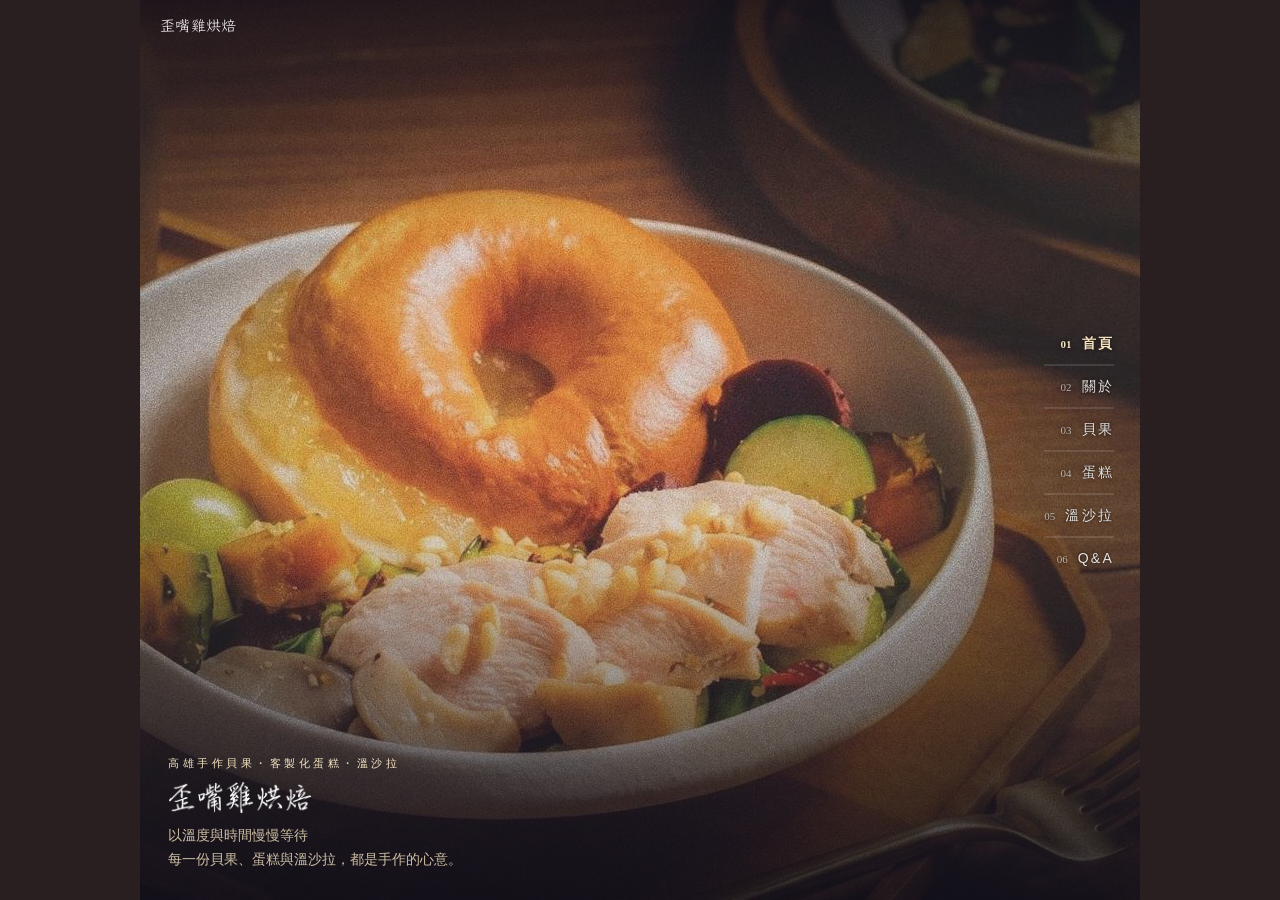
==== index.html @ 971faf9f "桌機版面撐寬至 1000px，並更新首頁背景全景照 首頁 .frame 與子頁的 header/main/背景/側邊導覽原本各自寫死不同的寬度限制 （首頁 480px、子頁其實沒有上限），導致桌機瀏覽" ====
<!DOCTYPE html>
<html lang="zh-Hant">
<head>
<meta charset="UTF-8">
<meta name="viewport" content="width=device-width, initial-scale=1, viewport-fit=cover">
<meta name="view-transition" content="same-origin">
<!-- theme-color 取自底圖上下緣疊完 scrim 後的實色（上 ≈#312425、下 ≈#1F171C），
     讓 iOS Safari 狀態列／工具列的色塊與底圖銜接，視覺上等於滿版 -->
<meta name="theme-color" content="#2A1F20">
<meta name="format-detection" content="telephone=no">
<meta name="description" content="歪嘴雞烘焙｜高雄鳳山手工烘焙坊，主打職人手作貝果、客製化蛋糕與季節溫沙拉，門市位於鳳山區自立街，提供 LINE 官方帳號預約與宅配到府服務。">
<meta name="robots" content="index, follow">
<link rel="canonical" href="https://yjg-bakery.com/">
<!-- 加入主畫面後以全螢幕開啟，內容延伸至狀態列下方（配合 viewport-fit=cover 與 safe-area padding） -->
<meta name="mobile-web-app-capable" content="yes">
<meta name="apple-mobile-web-app-capable" content="yes">
<meta name="apple-mobile-web-app-status-bar-style" content="black-translucent">
<meta name="apple-mobile-web-app-title" content="歪嘴雞烘焙">
<title>歪嘴雞烘焙｜高雄鳳山手工烘焙坊・手作貝果、客製蛋糕、季節溫沙拉</title>
<link rel="manifest" href="/manifest.json">
<link rel="icon" href="assets/img/favicon.svg" type="image/svg+xml">
<link rel="preload" as="image" href="assets/img/home-bg.jpg">
<link rel="preload" as="image" href="assets/img/brand-title.webp">
<meta property="og:type" content="website">
<meta property="og:site_name" content="歪嘴雞烘焙">
<meta property="og:locale" content="zh_TW">
<meta property="og:title" content="歪嘴雞烘焙｜高雄鳳山手工烘焙坊・手作貝果、客製蛋糕、季節溫沙拉">
<meta property="og:description" content="高雄鳳山手工烘焙坊，主打職人手作貝果、客製化蛋糕與季節溫沙拉，門市位於鳳山區自立街，提供 LINE 官方帳號預約與宅配到府服務。">
<meta property="og:url" content="https://yjg-bakery.com/">
<meta property="og:image" content="https://yjg-bakery.com/assets/img/og-cover.jpg">
<meta property="og:image:width" content="704">
<meta property="og:image:height" content="369">
<meta property="og:image:alt" content="歪嘴雞烘焙 手作貝果與季節溫沙拉料理照">
<meta name="twitter:card" content="summary_large_image">
<meta name="twitter:title" content="歪嘴雞烘焙｜高雄鳳山手工烘焙坊・手作貝果、客製蛋糕、季節溫沙拉">
<meta name="twitter:description" content="高雄鳳山手工烘焙坊，主打職人手作貝果、客製化蛋糕與季節溫沙拉，提供 LINE 官方帳號預約與宅配到府服務。">
<meta name="twitter:image" content="https://yjg-bakery.com/assets/img/og-cover.jpg">
<script type="application/ld+json">
{
  "@context": "https://schema.org",
  "@type": "Bakery",
  "name": "歪嘴雞烘焙",
  "url": "https://yjg-bakery.com/",
  "image": "https://yjg-bakery.com/assets/img/home-bg.jpg",
  "address": {
    "@type": "PostalAddress",
    "streetAddress": "自立街85號",
    "addressLocality": "鳳山區",
    "addressRegion": "高雄市",
    "addressCountry": "TW"
  },
  "sameAs": ["https://line.me/R/ti/p/@292xswnp"],
  "servesCuisine": ["貝果", "蛋糕", "沙拉"],
  "priceRange": "$$"
}
</script>
<style>
  @font-face{
    font-family:"Brand LXGW WenKai TC Light";
    font-weight:300;
    font-style:normal;
    font-display:swap;
    /* 已子集化「歪嘴雞烘焙」5 字，自架內嵌，避免額外請求 */
    src:url([data-uri]) format("woff2");
    unicode-range:U+5634,U+6B6A,U+70D8,U+7119,U+96DE;
  }
  :root{
    --font-brand:"Brand LXGW WenKai TC Light","Songti TC","Noto Serif TC","STSong","PMingLiU",serif;
    --ink:#fff;
    --ink-dim:rgba(255,255,255,.78);
    --ink-soft:rgba(255,255,255,.88);
    --safe-b:env(safe-area-inset-bottom, 0px);
    --safe-t:env(safe-area-inset-top, 0px);
  }
  *{box-sizing:border-box;margin:0;padding:0;-webkit-tap-highlight-color:transparent;}
  html,body{
    height:100%;
    /* 與 theme-color 同色：橡皮筋回彈或瀏覽器取樣邊緣色時都不會露出冷色底 */
    background:#2A1F20;
    /* 關閉橡皮筋回彈，避免下拉時把底圖之外的底色扯進畫面 */
    overscroll-behavior:none;
  }
  body{
    font-family:-apple-system,BlinkMacSystemFont,"Segoe UI",Roboto,"Noto Sans TC","PingFang TC","Microsoft JhengHei",sans-serif;
    color:var(--ink);
    overflow-x:hidden;
  }

  /* 桌面寬螢幕限制版面最大寬度為 1000px（與子頁 header/main 的寬度上限一致），
     避免底圖被 cover 裁切放大成誇張的全螢幕特寫；超出寬度的兩側露出品牌底色。
     只設上限、沒設下限，手機螢幕寬度本來就遠小於 1000px，畫面不受影響 */
  .frame{
    position:relative;
    max-width:1000px;
    margin:0 auto;
    min-height:100dvh;
    overflow:hidden;
  }

  .hero{
    position:relative;
    min-height:100dvh;
    display:flex;
    flex-direction:column;
    justify-content:space-between;
  }
  /* 底圖與文字可讀性遮罩：position:fixed 貼齊視窗，高度用 100vh／100lvh。
     iOS Safari 的 vh 一律等於「網址列收起時」的最大視窗高度，所以固定
     定位元素用它必定夠高，網址列展開時只是被工具列蓋住一小截，收起時
     剛好填滿——不會有任何狀態露出底色。
     刻意不使用 dvh（會隨網址列縮小）也不使用 JS 量測的高度（雙指縮放時
     innerHeight 會回報縮放後的視覺高度，導致底圖被算小而露出底色）。 */
  .hero-bg,
  .hero-scrim{
    position:absolute;
    top:0;left:0;right:0;
    height:100vh;
    height:100lvh;
    pointer-events:none;
  }
  .hero-bg{
    z-index:0;
    background:url("assets/img/home-bg.jpg") center 28% / cover no-repeat;
    view-transition-name:bg-photo;
  }
  .hero-scrim{
    z-index:1;
    background:linear-gradient(180deg, rgba(10,8,20,.70) 0%, rgba(10,8,20,.08) 24%, rgba(10,8,20,.12) 58%, rgba(10,8,20,.76) 100%);
    view-transition-name:bg-overlay;
  }

  header{
    position:relative;
    z-index:2;
    display:flex;
    align-items:center;
    justify-content:space-between;
    padding:calc(16px + var(--safe-t)) 20px 16px;
  }
  .brand{
    font-family:var(--font-brand);
    font-size:15px;
    font-weight:300;
    letter-spacing:.02em;
  }
  .hero-copy{
    position:relative;
    z-index:2;
    display:flex;
    flex-direction:column;
    align-items:flex-start;
    text-align:left;
    padding:24px calc(96px + 16px) calc(28px + var(--safe-b)) 28px;
    gap:10px;
  }
  .eyebrow{
    font-size:11px;
    letter-spacing:.32em;
    text-transform:uppercase;
    color:#f4e3c1;
    animation:rise .7s ease-out both;
  }
  .title{
    display:block;
    line-height:0;
    animation:rise .7s .06s ease-out both;
  }
  .title img{
    display:block;
    height:clamp(24px,7.15vw,33px);
    width:auto;
  }
  .desc{
    font-size:14px;
    line-height:1.7;
    color:rgba(244,227,193,.82);
    animation:rise .7s .12s ease-out both;
  }
  @keyframes rise{
    from{opacity:.01;transform:translateY(14px);}
    to{opacity:1;transform:none;}
  }

  .side-nav{
    position:absolute;
    top:50%;
    right:26px;
    z-index:10;
    display:flex;
    flex-direction:column;
    align-items:stretch;
    transform:translateY(-50%);
  }
  .navtab{
    display:flex;
    align-items:baseline;
    justify-content:flex-end;
    gap:10px;
    padding:12px 0;
    -webkit-appearance:none;
    appearance:none;
    background:none;
    background-color:transparent;
    border:none;
    border-top:1px solid rgba(255,255,255,.24);
    border-radius:0;
    color:var(--ink-soft);
    text-decoration:none;
    font:inherit;
    font-size:14px;
    letter-spacing:.16em;
    text-align:right;
    cursor:pointer;
    -webkit-tap-highlight-color:transparent;
    /* 純筆畫暈影：三層同心、由內而外遞減，只跟著每個字的筆畫走，
       不使用任何整片底板。顏色用畫面同調的暖深色而非純黑——純黑壓在
       暖色照片上會把周圍一起蒙灰。刻意不用 -webkit-text-stroke——14px
       的繁中筆畫密度高，描邊會把「嘴／雞／蛋」的字腔填實反而更難讀。 */
    text-shadow:
      0 0 1px rgba(26,17,12,.62),
      0 0 3px rgba(26,17,12,.45),
      0 1px 4px rgba(26,17,12,.34);
    transition:opacity .15s ease, color .15s ease;
  }
  .navtab:first-child{border-top:none;}
  .navtab .idx{
    font-family:var(--font-brand);
    font-size:11px;
    letter-spacing:0;
    opacity:.72;
  }
  .navtab:active{opacity:.6;}
  .navtab.active{color:#f4e3c1;font-weight:600;}
  .navtab.active .idx{opacity:1;color:#f4e3c1;}

  /* 換頁平滑轉場：View Transitions API（配合 <meta name="view-transition">）。
     不支援的瀏覽器（Firefox／舊版 Safari）會直接跳頁，屬漸進增強，不影響功能。
     .hero-bg/.hero-scrim 另外掛了 view-transition-name（跨頁對應到子頁的
     .page-bg/.page-frost），讓背景層獨立做 cross-fade，不會被 root 的
     位移動畫拖著跳，換頁時底圖才不會跟著整頁一起滑動而顯得生硬。 */
  @media (prefers-reduced-motion: no-preference){
    ::view-transition-old(root){animation:vt-out .2s cubic-bezier(.4,0,.2,1) both;}
    ::view-transition-new(root){animation:vt-in .26s cubic-bezier(.4,0,.2,1) both;}
  }
  @keyframes vt-in{from{opacity:0;transform:translateY(10px);}to{opacity:1;transform:none;}}
  @keyframes vt-out{from{opacity:1;transform:none;}to{opacity:0;transform:translateY(-10px);}}

  @media (prefers-reduced-motion: reduce){
    *{animation:none !important;transition:none !important;}
    .eyebrow,.title,.desc{opacity:1 !important;transform:none !important;}
    .navtab:active{transform:none;opacity:.6;}
    ::view-transition-group(*),::view-transition-old(*),::view-transition-new(*){animation:none !important;}
  }
</style>
</head>
<body>

<div class="frame">
  <div class="hero">
    <div class="hero-bg" aria-hidden="true"></div>
    <div class="hero-scrim" aria-hidden="true"></div>
    <header>
      <span class="brand">歪嘴雞烘焙</span>
    </header>

    <div class="hero-copy">
      <p class="eyebrow">高雄手作貝果・客製化蛋糕・溫沙拉</p>
      <h1 class="title"><img src="assets/img/brand-title.webp" width="1221" height="280" alt="歪嘴雞烘焙"></h1>
      <p class="desc">以溫度與時間慢慢等待</br>
                      每一份貝果、蛋糕與溫沙拉，都是手作的心意。</p>
    </div>

  </div>

  <nav class="side-nav">
    <a href="index.html" class="navtab active" aria-current="page"><span class="idx">01</span><span>首頁</span></a>
    <a href="about.html" class="navtab"><span class="idx">02</span><span>關於</span></a>
    <a href="bagel.html" class="navtab"><span class="idx">03</span><span>貝果</span></a>
    <a href="cake.html" class="navtab"><span class="idx">04</span><span>蛋糕</span></a>
    <a href="salad.html" class="navtab"><span class="idx">05</span><span>溫沙拉</span></a>
    <a href="faq.html" class="navtab"><span class="idx">06</span><span>Q&amp;A</span></a>
  </nav>
</div>

<script>
  // iOS Safari 若無 touch 監聽會延遲甚至跳過 :active，導致點擊回饋變慢
  document.addEventListener('touchstart', function(){}, {passive:true});

  if ('serviceWorker' in navigator) {
    window.addEventListener('load', () => navigator.serviceWorker.register('/sw.js'));
  }
</script>
</body>
</html>
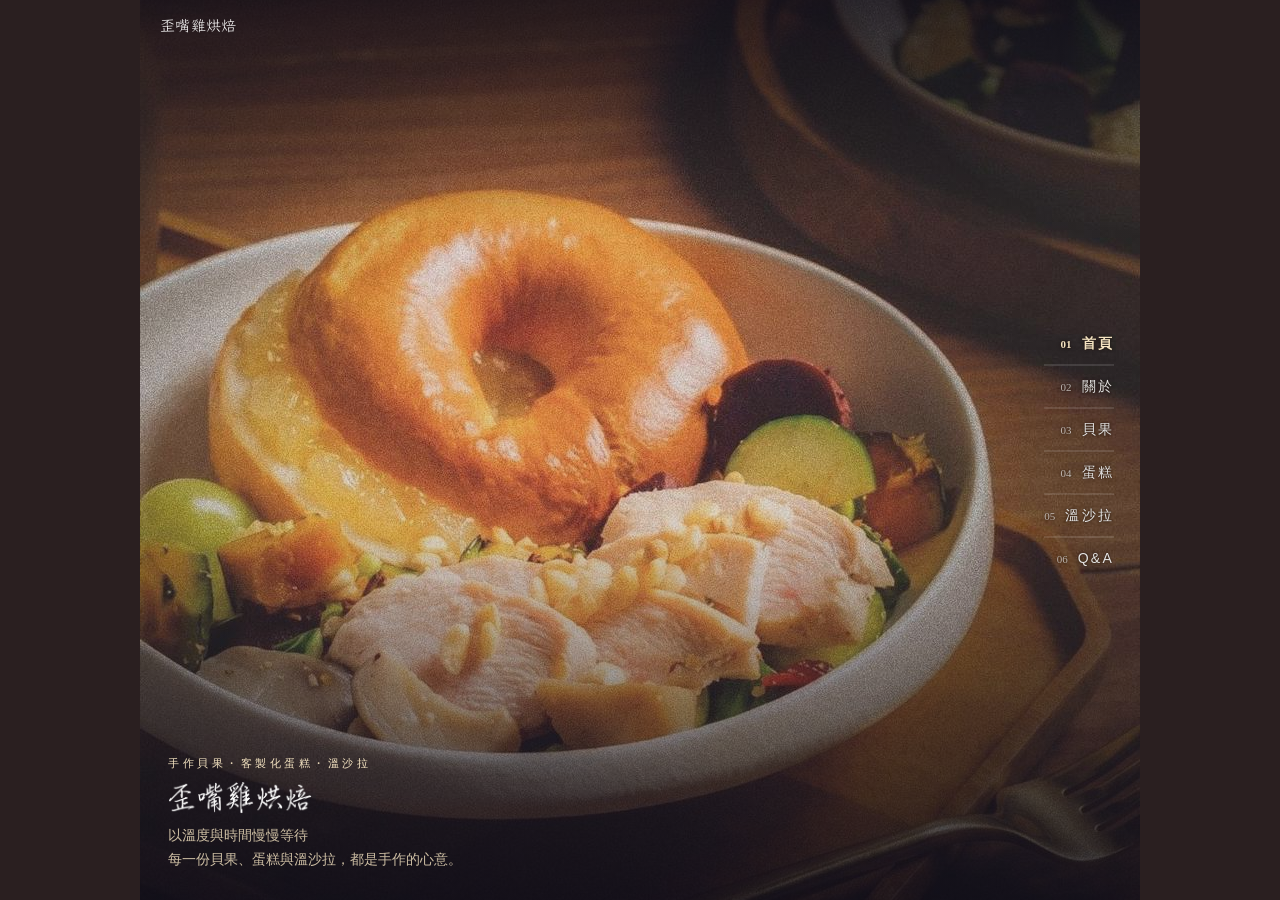
==== commit 541087d7: "Remove '高雄' from eyebrow text in index.html" ====
--- a/index.html
+++ b/index.html
@@ -79,7 +79,17 @@
     background:#2A1F20;
     /* 關閉橡皮筋回彈，避免下拉時把底圖之外的底色扯進畫面 */
     overscroll-behavior:none;
-  }
+    /* 強制常駐垂直捲軸軌道，跟子頁一致，避免換頁時因為「這頁有沒有捲軸」
+       不同、導致可視寬度忽窄忽寬，讓左右置中的版面跟著跳動 */
+    overflow-y:scroll;
+  }
+  /* 捲軸配色跟著品牌深咖啡底／金色重點走，避免瀏覽器預設的亮色（通常
+     是白色）軌道在暗色背景右緣顯得突兀 */
+  ::-webkit-scrollbar{width:10px;}
+  ::-webkit-scrollbar-track{background:#2A1F20;}
+  ::-webkit-scrollbar-thumb{background:rgba(244,227,193,.35);border-radius:999px;}
+  ::-webkit-scrollbar-thumb:hover{background:rgba(244,227,193,.55);}
+  html{scrollbar-color:rgba(244,227,193,.35) #2A1F20;}
   body{
     font-family:-apple-system,BlinkMacSystemFont,"Segoe UI",Roboto,"Noto Sans TC","PingFang TC","Microsoft JhengHei",sans-serif;
     color:var(--ink);
@@ -264,7 +274,7 @@
     </header>
 
     <div class="hero-copy">
-      <p class="eyebrow">高雄手作貝果・客製化蛋糕・溫沙拉</p>
+      <p class="eyebrow">手作貝果・客製化蛋糕・溫沙拉</p>
       <h1 class="title"><img src="assets/img/brand-title.webp" width="1221" height="280" alt="歪嘴雞烘焙"></h1>
       <p class="desc">以溫度與時間慢慢等待</br>
                       每一份貝果、蛋糕與溫沙拉，都是手作的心意。</p>
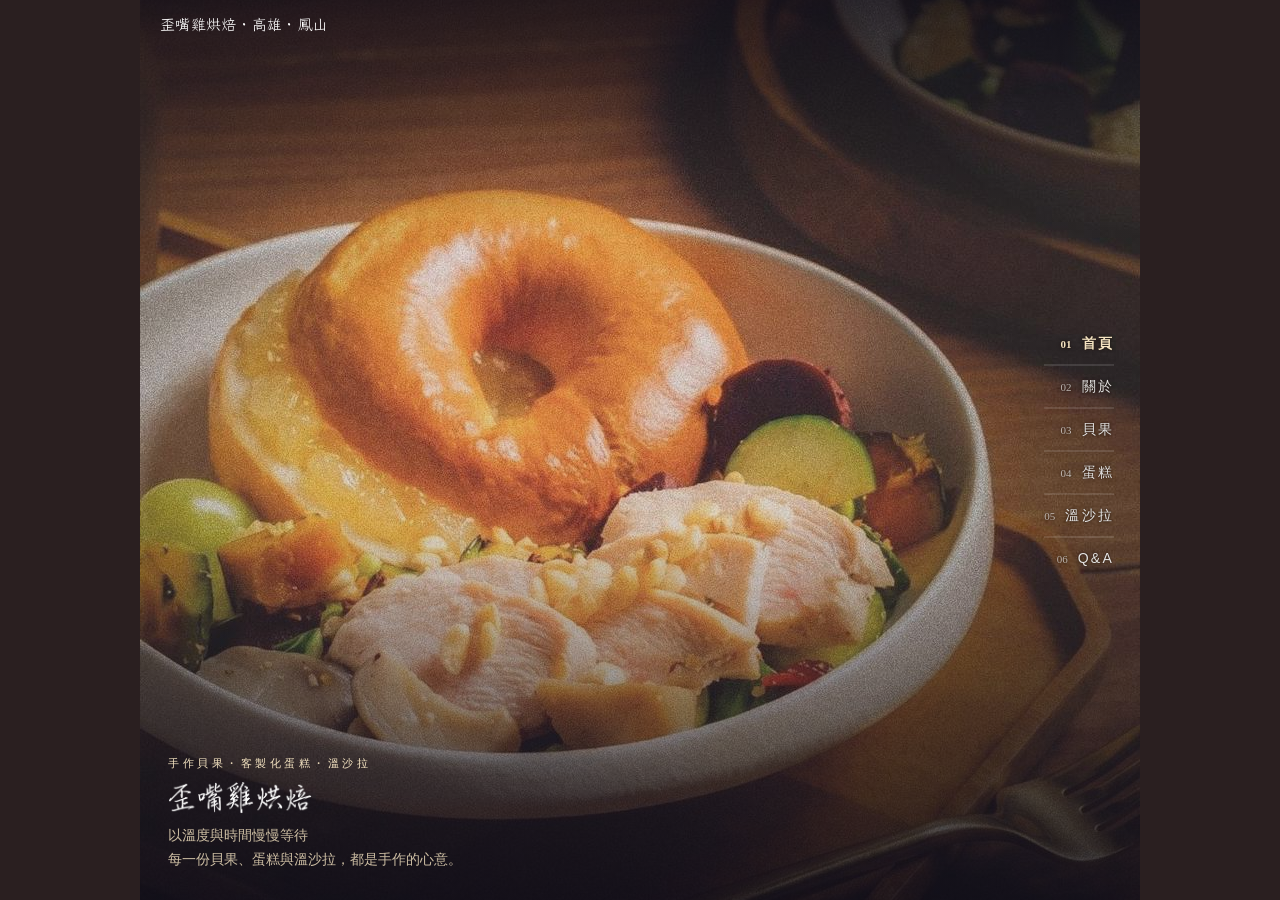
==== commit c2d2bd97: "首頁左上角品牌字改為「歪嘴雞烘焙・高雄・鳳山」 重新子集化品牌字型加入「・高雄鳳山」5 字並更新 unicode-range， 避免新文字 fallback 到系統 serif 字型；sw.js CA" ====
--- a/index.html
+++ b/index.html
@@ -60,9 +60,9 @@
     font-weight:300;
     font-style:normal;
     font-display:swap;
-    /* 已子集化「歪嘴雞烘焙」5 字，自架內嵌，避免額外請求 */
-    src:url([data-uri]) format("woff2");
-    unicode-range:U+5634,U+6B6A,U+70D8,U+7119,U+96DE;
+    /* 已子集化「歪嘴雞烘焙・高雄鳳山」10 字，自架內嵌，避免額外請求 */
+    src:url([data-uri]) format("woff2");
+    unicode-range:U+30FB,U+5634,U+5C71,U+6B6A,U+70D8,U+7119,U+96C4,U+96DE,U+9AD8,U+9CF3;
   }
   :root{
     --font-brand:"Brand LXGW WenKai TC Light","Songti TC","Noto Serif TC","STSong","PMingLiU",serif;
@@ -270,7 +270,7 @@
     <div class="hero-bg" aria-hidden="true"></div>
     <div class="hero-scrim" aria-hidden="true"></div>
     <header>
-      <span class="brand">歪嘴雞烘焙</span>
+      <span class="brand">歪嘴雞烘焙・高雄・鳳山</span>
     </header>
 
     <div class="hero-copy">
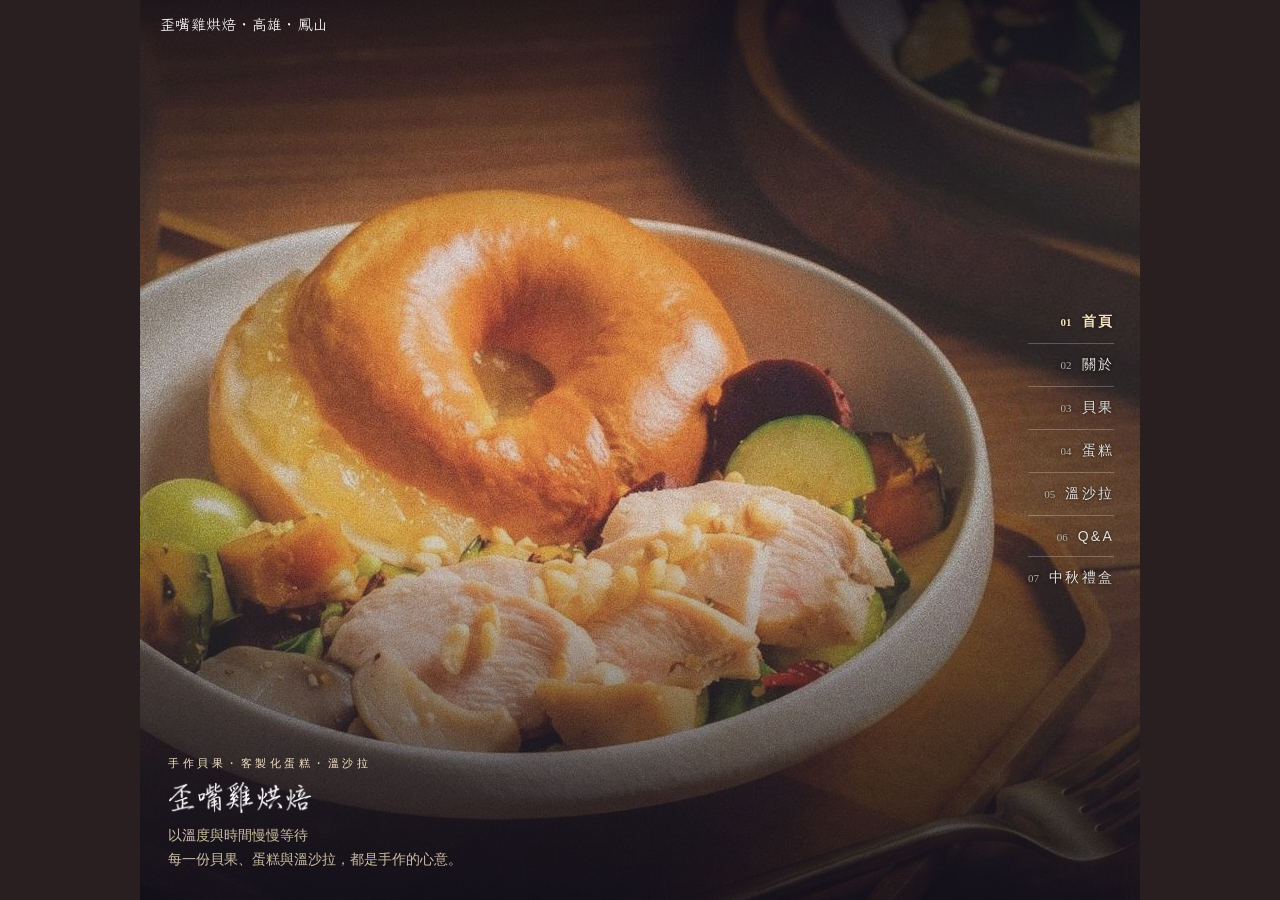
==== commit 68a6f27d: "新增中秋禮盒預告頁並加入側邊導覽 中秋禮盒內容與訂購連結尚未定案，先以「籌備中」狀態頁上線並導流至 LINE， 待店家確認後直接更新同一頁面內容與加入訂購連結，保留頁面 SEO 收錄。  同步更新 s" ====
--- a/index.html
+++ b/index.html
@@ -289,6 +289,7 @@
     <a href="cake.html" class="navtab"><span class="idx">04</span><span>蛋糕</span></a>
     <a href="salad.html" class="navtab"><span class="idx">05</span><span>溫沙拉</span></a>
     <a href="faq.html" class="navtab"><span class="idx">06</span><span>Q&amp;A</span></a>
+    <a href="midautumn-gift.html" class="navtab"><span class="idx">07</span><span>中秋禮盒</span></a>
   </nav>
 </div>
 
@@ -297,7 +298,26 @@
   document.addEventListener('touchstart', function(){}, {passive:true});
 
   if ('serviceWorker' in navigator) {
-    window.addEventListener('load', () => navigator.serviceWorker.register('/sw.js'));
+    window.addEventListener('load', () => {
+      navigator.serviceWorker.register('/sw.js').then(reg => {
+        // 手機（尤其 iOS 加到主畫面）常從背景喚醒而非重新整理，
+        // 頁面重新可見時主動檢查一次，避免新版遲遲偵測不到
+        document.addEventListener('visibilitychange', () => {
+          if (document.visibilityState === 'visible') reg.update();
+        });
+        window.addEventListener('pageshow', e => {
+          if (e.persisted) reg.update();
+        });
+      });
+    });
+
+    // 新版 Service Worker 接管後重新整理頁面，套用最新內容
+    let swRefreshed = false;
+    navigator.serviceWorker.addEventListener('controllerchange', () => {
+      if (swRefreshed) return;
+      swRefreshed = true;
+      window.location.reload();
+    });
   }
 </script>
 </body>
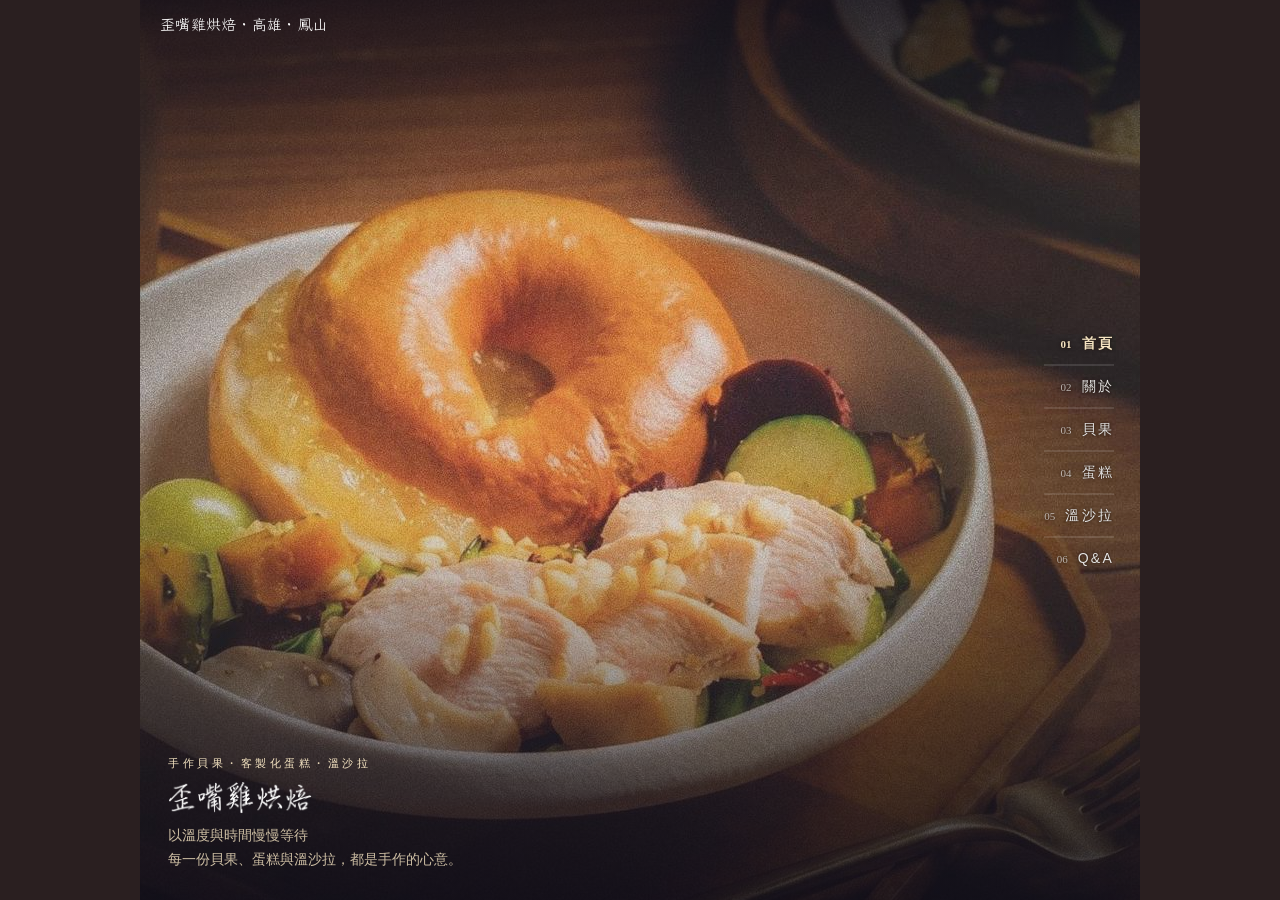
==== commit 8131b286: "中秋禮盒頁下架側邊導覽連結 檔期結束滿兩週，從所有頁面 side-nav 移除「07 中秋禮盒」；頁面檔案保留， 明年重啟活動時可沿用同一網址。sitemap 降為 yearly／priority 0" ====
--- a/index.html
+++ b/index.html
@@ -289,7 +289,6 @@
     <a href="cake.html" class="navtab"><span class="idx">04</span><span>蛋糕</span></a>
     <a href="salad.html" class="navtab"><span class="idx">05</span><span>溫沙拉</span></a>
     <a href="faq.html" class="navtab"><span class="idx">06</span><span>Q&amp;A</span></a>
-    <a href="midautumn-gift.html" class="navtab"><span class="idx">07</span><span>中秋禮盒</span></a>
   </nav>
 </div>
 
